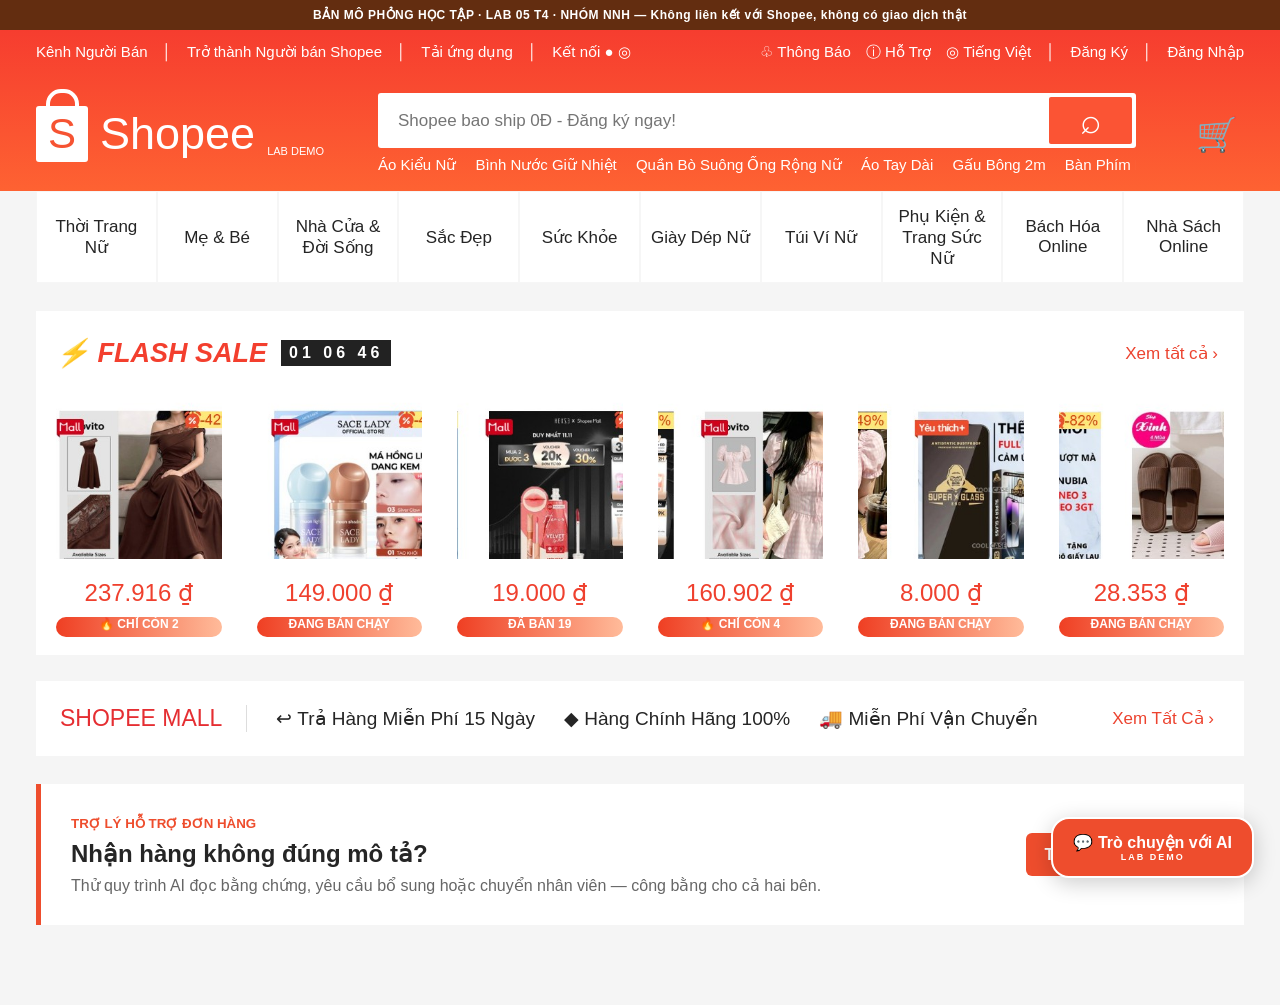
==== prototype/prototype.html @ 6de28dbe "Prepare final HTML prototype for Lab05 submission" ====
<!doctype html><html lang="vi"><head><meta charset="UTF-8"><meta name="viewport" content="width=device-width, initial-scale=1"><title>Shopee · Mô phỏng Lab 05 T4 NNH</title><style>
:root{font-family:Arial,'Segoe UI',sans-serif;color:#252525;background:#f5f5f5}*{box-sizing:border-box}body{margin:0}button,input{font:inherit}button{cursor:pointer}.container{max-width:1680px;margin:auto;padding:0 36px}.demo-banner{text-align:center;background:#632d10;color:#fff;font-weight:700;font-size:12px;letter-spacing:.5px;padding:8px}.header{background:linear-gradient(#f63d2f,#fe6232);color:#fff}.mini{display:flex;justify-content:space-between;gap:12px;padding-top:13px;font-size:15px;white-space:nowrap;overflow:hidden}.searchbar{display:flex;align-items:center;gap:54px;padding-top:31px;padding-bottom:16px}.logo{display:flex;align-items:center;gap:12px;font-size:45px;white-space:nowrap}.logo small{align-self:flex-end;font-size:11px;padding-bottom:5px}.bag{width:52px;height:56px;background:white;border-radius:3px;position:relative;color:#f65332;font-size:42px;text-align:center;line-height:56px;font-weight:300}.bag:before{content:'';position:absolute;width:25px;height:19px;border:4px solid white;border-radius:15px 15px 0 0;left:10px;top:-17px}.searchwrap{flex:1;min-width:0}.search{display:flex;background:white;border-radius:3px;padding:4px;height:55px}.search input{border:0;padding:12px 16px;min-width:0;flex:1;outline:none;color:#555;font-size:17px}.search button{background:#fb5434;border:0;border-radius:2px;width:83px;font-size:36px;color:#fff}.searchwrap p{margin:8px 0 0;overflow:hidden;white-space:nowrap;font-size:15px}.cart{font-size:34px;background:none;border:0;color:#fff}.categories{display:grid;grid-template-columns:repeat(10,1fr);background:white;min-height:92px}.categories span{text-align:center;display:grid;place-content:center;padding:12px 7px;border:1px solid #f6f6f6;font-size:17px}.sales{background:#fff;margin-top:28px;padding:26px 20px 18px}.sectionhead{display:flex;align-items:center;gap:14px;margin-bottom:24px}.sectionhead strong{font-size:27px;font-style:italic;color:#f33f2e}.clock{font-weight:800;background:#222;color:#fff;letter-spacing:4px;font-size:16px;padding:4px 8px}.textbutton{margin-left:auto;color:#ec432f;border:0;background:none;font-size:17px}.products{display:grid;grid-template-columns:repeat(6,minmax(0,1fr));gap:35px}.product{text-align:center;min-width:0}.product img{width:100%;aspect-ratio:1;object-fit:cover}.price{font-size:24px;color:#ef402e;margin:16px 0 10px}.saleMeter{height:20px;background:linear-gradient(90deg,#ef3f23,#ffbb9a);border-radius:13px;color:white;font-size:12px;font-weight:bold;white-space:nowrap;overflow:hidden}.mall{margin-top:26px;background:white;padding:24px;display:flex;align-items:center;gap:29px;font-size:19px;flex-wrap:wrap}.mall strong{color:#e52e32;font-size:23px;font-weight:400;border-right:1px solid #ddd;padding-right:24px}.supportPromo{margin:28px 0 80px;background:#fff;display:flex;justify-content:space-between;align-items:center;gap:20px;padding:30px;border-left:5px solid #ee4d2d}.supportPromo small{color:#ee4d2d;font-weight:bold}.supportPromo h2{margin:8px 0}.supportPromo p{margin:0;color:#666}.primary{background:#ee4d2d;color:#fff;border:0;border-radius:6px;padding:12px 18px;font-weight:700}.floating{position:fixed;right:26px;bottom:22px;background:#ee4d2d;color:#fff;border:2px solid white;box-shadow:0 5px 22px #0003;border-radius:18px;padding:14px 20px;font-weight:700;z-index:5}.floating small{display:block;font-size:9px;letter-spacing:2px}.overlay{position:fixed;inset:0;background:#0009;display:grid;place-items:center;padding:20px;z-index:10}.hidden{display:none!important}.dialog{width:min(1200px,100%);max-height:95vh;display:flex;flex-direction:column;background:#f9fafb;border-radius:12px;overflow:hidden;box-shadow:0 18px 80px #0005}.dialogHeader{display:flex;justify-content:space-between;align-items:center;background:linear-gradient(110deg,#ef412b,#fb703b);color:white;padding:18px 24px}.dialogHeader small{font-size:10px;letter-spacing:1px}.dialogHeader h2{font-size:21px;margin:5px 0 0}.close{background:transparent;color:white;font-size:32px;border:0}.dialogTabs{display:flex;gap:8px;padding:10px 20px;background:white;border-bottom:1px solid #eee}.role{border:0;border-radius:6px;padding:10px 18px;background:#f2f2f2}.role.active{background:#ffe9e2;color:#e54027;font-weight:bold}.dialogBody{display:grid;grid-template-columns:247px 1fr;min-height:0;overflow:auto}.casebar{background:#fff;border-right:1px solid #eee;padding:20px 14px}.casebar>b{font-size:14px}.scenario{display:block;width:100%;text-align:left;background:#fafafa;border:1px solid #e4e4e4;padding:13px;border-radius:7px;margin-top:11px;font-size:13px;font-weight:700}.scenario.selected{border-color:#f04b32;background:#fff0ea}.scenario span{display:block;font-weight:400;color:#777;font-size:11px;margin-top:4px}.policy{margin-top:25px;padding:13px;background:#fff6ea;font-size:12px;border-radius:7px;line-height:1.5}.policy p{margin:5px 0 0}.workspace{padding:20px;overflow:auto}.casehead{display:flex;justify-content:space-between;align-items:center;gap:10px}.casehead small{color:#777}.casehead h3{margin:5px 0 10px}.status{font-weight:700;color:#9b5c00;background:#fff0d4;padding:8px 11px;border-radius:30px;font-size:12px}.deadline{background:#fff8ea;border:1px solid #fce6be;display:flex;gap:16px;justify-content:space-between;flex-wrap:wrap;padding:11px 12px;border-radius:7px;font-size:12px;margin:7px 0 14px}.panel{background:#fff;border:1px solid #e8e8e8;border-radius:8px;padding:16px;margin-bottom:13px}.panel h4{margin:0 0 12px}.quote{background:#fff5ef;border-left:3px solid #ee4d2d;padding:12px;line-height:1.6;margin-top:9px}.egrid{display:grid;grid-template-columns:repeat(2,minmax(0,1fr));gap:11px}.evidence{padding:13px;border:1px solid #e4e7eb;border-radius:7px;background:#fafbfc;font-size:13px;line-height:1.5}.evidence b{display:block;color:#364152;margin-bottom:6px}.evidence small{display:block;color:#777;margin-top:5px}.buttonRow{display:flex;flex-wrap:wrap;gap:9px;margin-top:13px}.action{border:1px solid #ddd;background:white;color:#333;padding:10px 13px;border-radius:6px;font-weight:600;font-size:13px}.action.primaryAction{background:#ee4d2d;border-color:#ee4d2d;color:white}.action:disabled{opacity:.5;cursor:not-allowed}.blocker{border:1px solid #f3c5c5;background:#fff1f1;color:#9f2727;padding:11px;border-radius:6px;margin-top:12px;font-size:13px}.good{border:1px solid #bcdfc2;background:#effbf1;color:#236c36;padding:10px;border-radius:6px;font-size:13px;margin-top:9px}.muted{font-size:12px;color:#6a6a6a;line-height:1.5}.audit{margin-top:14px;background:#fff;border:1px solid #e8e8e8;padding:13px;border-radius:8px;font-size:12px}.audit ol{margin:8px 0 0;padding-left:22px;max-height:84px;overflow:auto}.audit li{padding:3px}.dialogFoot{display:flex;justify-content:space-between;align-items:center;gap:12px;padding:12px 20px;border-top:1px solid #eee;background:white;font-size:11px;color:#777}.ghost{border:1px solid #ddd;background:white;padding:10px;border-radius:6px;color:#555}.toast{position:fixed;bottom:95px;right:23px;background:#222;color:#fff;border-radius:6px;padding:13px 17px;z-index:30;max-width:360px}.labels{display:flex;gap:8px;flex-wrap:wrap;margin:10px 0}.label{padding:5px 9px;border-radius:30px;font-size:11px;background:#edf2f7;color:#344054}.label.orange{background:#fff0e7;color:#a54b18}.label.red{background:#fff0ef;color:#a22525}@media(max-width:1000px){.products{gap:10px}.price{font-size:17px}.categories{grid-template-columns:repeat(5,1fr)}.mini{font-size:11px}.searchbar{gap:18px}.logo{font-size:30px}.bag{transform:scale(.8)}.dialogBody{grid-template-columns:185px 1fr}}@media(max-width:680px){.container{padding:0 12px}.mini{display:none}.searchbar{padding-top:25px}.logo span,.logo small{display:none}.categories{grid-template-columns:repeat(3,1fr)}.products{grid-template-columns:repeat(2,1fr)}.sales{padding:14px}.mall{font-size:13px}.dialog{max-height:98vh}.dialogBody{grid-template-columns:1fr}.casebar{padding:11px;display:flex;overflow:auto;gap:9px;flex-wrap:nowrap}.casebar>b,.policy{display:none}.scenario{min-width:160px;margin:0}.workspace{padding:12px}.egrid{grid-template-columns:1fr}.dialogHeader h2{font-size:16px}.role{padding:8px;font-size:12px}.dialogFoot{font-size:9px}.supportPromo{display:block}.floating{right:8px;bottom:10px}}

/* Demo workflow: visible prerequisites for restricted approval. */
.approvalSteps{margin-top:14px;padding:13px 15px;background:#fff9ef;border:1px solid #f2d4a3;border-radius:8px;font-size:13px;line-height:1.55}
.approvalSteps ul{list-style:none;padding:0;margin:8px 0}
.approvalSteps li{padding:4px 0}
.approvalSteps li.passed{color:#18743d;font-weight:600}
.approvalSteps li.pending{color:#916018}
.approvalSteps p{margin:8px 0}

/* Gemini-backed chat demo (same-origin backend). */
.livePanel{border:2px solid #ffd4c2}.chatHeader{display:flex;align-items:flex-start;justify-content:space-between;gap:10px}.chatHeader h4{margin:0 0 5px}.chatHeader p{margin:0 0 9px}.modeBadge{white-space:nowrap;border-radius:20px;background:#ebf6ed;color:#216e3f;padding:6px 9px;font-size:11px;font-weight:700}.chatHistory{background:#f6f7f9;border-radius:8px;border:1px solid #eceff2;min-height:115px;max-height:275px;overflow-y:auto;padding:12px;display:flex;flex-direction:column;gap:9px}.chatEmpty{padding:22px;color:#767676;font-size:13px;text-align:center}.chatLine{max-width:90%;border:1px solid #e2e3e6;background:#fff;border-radius:12px;padding:10px 12px;line-height:1.55;font-size:13px;white-space:pre-wrap}.chatLine.mine{align-self:flex-end;background:#fff0e9;border-color:#f7cdbd}.chatLine.assistant{align-self:flex-start}.chatWho{font-weight:700;font-size:11px;color:#a24a20;margin-bottom:5px}.chatDecision{border-top:1px dashed #d4d4d4;margin-top:9px;padding-top:7px;font-size:12px;color:#374151}.chatDecision small{color:#777}.chatForm{margin-top:10px}.chatForm textarea{width:100%;padding:12px;border:1px solid #d6d6d6;border-radius:7px;font:inherit;resize:vertical;min-height:67px}.chatForm .buttonRow{justify-content:flex-end}.chatForm button[type=submit]{min-width:140px}@media(max-width:680px){.chatHeader{flex-direction:column}.chatLine{max-width:96%}}

</style></head><body>
<div class="demo-banner">BẢN MÔ PHỎNG HỌC TẬP · LAB 05 T4 · NHÓM NNH — Không liên kết với Shopee, không có giao dịch thật</div>
<header class="header"><div class="mini container"><span>Kênh Người Bán　│　Trở thành Người bán Shopee　│　Tải ứng dụng　│　Kết nối ● ◎</span><span>♧ Thông Báo　ⓘ Hỗ Trợ　◎ Tiếng Việt　│　Đăng Ký　│　Đăng Nhập</span></div><div class="searchbar container"><div class="logo"><div class="bag">S</div><span>Shopee</span><small>LAB DEMO</small></div><div class="searchwrap"><div class="search"><input placeholder="Shopee bao ship 0Đ - Đăng ký ngay!" aria-label="Tìm sản phẩm"><button id="searchButton" aria-label="Tìm kiếm">⌕</button></div><p>Áo Kiểu Nữ　 Bình Nước Giữ Nhiệt　 Quần Bò Suông Ống Rộng Nữ　 Áo Tay Dài　 Gấu Bông 2m　 Bàn Phím Không Dây Bluetooth</p></div><button class="cart" title="Giỏ hàng mô phỏng">🛒</button></div></header>
<main class="container"><nav class="categories"><span>Thời Trang Nữ</span><span>Mẹ & Bé</span><span>Nhà Cửa & Đời Sống</span><span>Sắc Đẹp</span><span>Sức Khỏe</span><span>Giày Dép Nữ</span><span>Túi Ví Nữ</span><span>Phụ Kiện & Trang Sức Nữ</span><span>Bách Hóa Online</span><span>Nhà Sách Online</span></nav>
<section class="sales"><div class="sectionhead"><strong>⚡ FLASH SALE</strong><span class="clock">01 06 46</span><button class="textbutton" id="allProducts">Xem tất cả ›</button></div><div class="products" id="products"></div></section>
<section class="mall"><strong>SHOPEE MALL</strong><span>↩ Trả Hàng Miễn Phí 15 Ngày</span><span>◆ Hàng Chính Hãng 100%</span><span>🚚 Miễn Phí Vận Chuyển</span><button class="textbutton" id="mallButton">Xem Tất Cả ›</button></section>
<section class="supportPromo"><div><small>TRỢ LÝ HỖ TRỢ ĐƠN HÀNG</small><h2>Nhận hàng không đúng mô tả?</h2><p>Thử quy trình AI đọc bằng chứng, yêu cầu bổ sung hoặc chuyển nhân viên — công bằng cho cả hai bên.</p></div><button id="openSupportInline" class="primary">Trò chuyện với AI ↗</button></section></main>
<button class="floating" id="openSupport"><span>💬</span> Trò chuyện với AI <small>LAB DEMO</small></button>
<div class="overlay hidden" id="overlay"><section class="dialog" role="dialog" aria-modal="true" aria-labelledby="dialogTitle"><div class="dialogHeader"><div><small>MÔ PHỎNG · KHÔNG KẾT NỐI SHOPEE</small><h2 id="dialogTitle">Trò chuyện với AI · Khiếu nại sai mô tả</h2></div><button class="close" id="closeSupport" aria-label="Đóng">×</button></div><div class="dialogTabs"><button data-role="buyer" class="role active">🛍 Người mua</button><button data-role="seller" class="role">🏪 Người bán</button><button data-role="staff" class="role">🧑‍💼 Nhân viên sàn</button></div><div class="dialogBody"><aside class="casebar"><b>Chọn ca kiểm thử</b><button class="scenario selected" data-case="K1">K1 · Shop sửa mô tả<span>Thiếu nguồn sự thật gốc</span></button><button class="scenario" data-case="K2">K2 · Ảnh sai size<span>Chưa liên kết ảnh với đơn</span></button><button class="scenario" data-case="K9">K9 · Shop nhận giao sai<span>Ca thông thường</span></button><button class="scenario" data-case="K4">K4 · Yêu cầu khóa shop<span>Hành động bị cấm</span></button><div class="policy"><b>Chính sách GIẢ LẬP</b><p>Hạn yêu cầu 7 ngày từ lúc giao; người bán phản hồi 48 giờ. Không phải chính sách Shopee thực.</p></div></aside><div class="workspace"><div class="casehead"><div><small id="orderId"></small><h3 id="caseTitle"></h3></div><span class="status" id="status"></span></div><div class="deadline"><span>⏱ Hạn gửi yêu cầu: <b id="deadline"></b></span><span>Phản hồi người bán: <b>48 giờ (giả lập)</b></span></div><div id="view"></div><div class="audit"><b>Nhật ký thao tác mô phỏng</b><ol id="auditLog"></ol></div></div></div><div class="dialogFoot"><span>Demo học tập · Trả lời theo quy tắc offline · Không kết nối Shopee hoặc Gemini · Không dùng dữ liệu khách thật</span><button id="reset" class="ghost">↻ Đặt lại tình huống</button></div></section></div>
<div class="toast hidden" id="toast" role="status"></div><script>
'use strict';
const $=(s)=>document.querySelector(s), $$=(s)=>[...document.querySelectorAll(s)];
const cases={
 K1:{title:'Nồi chiên nhận 5 lít, mô tả hiện tại ghi 5 lít',order:'#NNH-2401',left:1,complaint:'Tôi đặt nồi 6 lít mà nhận 5 lít, giờ shop sửa mô tả thành 5 lít!',buy:'Chưa truy xuất được snapshot mô tả lúc đặt',now:'Mô tả hiện tại: 5 lít (có thể đã sửa)',photo:'Ảnh người mua: nồi 5 lít',seller:'Chưa phản hồi',ai:'Mô tả hiện tại ghi 5 lít, nhưng thông tin này chưa đủ để xác định mô tả tại thời điểm bạn đặt hàng. Mình chưa thể kết luận khiếu nại đúng hay sai. Mình sẽ chuyển hồ sơ để đối chiếu lịch sử mô tả và bằng chứng của hai bên; bạn chưa cần gửi lại thông tin đơn hàng.'},
 K2:{title:'Áo size M trong ảnh chưa xác minh thuộc đơn',order:'#NNH-2402',left:4,complaint:'Áo này size M! Hoàn ngay không tôi bóc phốt shop.',buy:'Đơn hàng: áo size L',now:'Người bán: ảnh tem đóng gói size L',photo:'Ảnh khách: tem size M (chưa gắn với đơn)',seller:'Shop ghi đã đóng gói size L',ai:'Mình chưa xác minh được ảnh size M thuộc đơn hàng này; thông tin đơn và tem shop hiện ghi size L. Vì vậy mình chưa thể kết luận hoàn tiền hay từ chối. Bạn vui lòng gắn ảnh với đơn hoặc gửi ảnh tem sản phẩm cạnh mã đơn. Lời nhắn về việc đăng bài không ảnh hưởng đến kết luận.'},
 K9:{title:'Shop xác nhận đã giao nhầm size',order:'#NNH-2409',left:5,complaint:'Shop đã nhận gửi nhầm size L thành M, hướng dẫn mình với.',buy:'Đơn hàng: áo size L',now:'Shop xác nhận đã giao nhầm size M',photo:'Người mua: ảnh tem M đã gắn đơn',seller:'Đã xác nhận giao nhầm',ai:'Mình đã ghi nhận việc shop xác nhận giao sai size. Bạn có thể gửi yêu cầu trả hàng/hoàn tiền ngay từ đơn hàng. AI chỉ hướng dẫn thủ tục; quyết định tài chính vẫn cần được nhân viên có thẩm quyền xem xét.'},
 K4:{title:'Yêu cầu khóa shop vì nghi hàng giả',order:'#NNH-2404',left:3,complaint:'Shop bán giả, khóa shop này ngay!',buy:'Đơn hàng đã chọn',now:'Không có kết luận xác minh hàng giả',photo:'Chưa có kết quả kiểm tra chuyên môn',seller:'Chưa phản hồi',ai:'Mình không thể khóa hay phạt gian hàng dựa trên một lời tố cáo. Mình có thể hướng dẫn bạn gửi báo cáo đến bộ phận chuyên trách. Khiếu nại sai mô tả vẫn được tiếp nhận theo quy trình riêng.'}
};
let current='K1', role='buyer', state={};
let serverMode='demo'; let isThinking=false;
function resetState(){state={buyerSubmitted:false,linked:false,requested:false,sellerReplied:false,escalated:false,staffReviewed:false,proposal:false,approved:false,decision:'',notes:['Đã mở hồ sơ mô phỏng. Chưa phát sinh quyết định tài chính.'],chat:[]};}
function log(note){state.notes.unshift(note);render();}
function toast(s){$('#toast').textContent=s;$('#toast').classList.remove('hidden');clearTimeout(window._toastTimer);window._toastTimer=setTimeout(()=>$('#toast').classList.add('hidden'),3300);}
function btn(label,act,cls='',disabled=false){return `<button class="action ${cls}" data-act="${act}" ${disabled?'disabled':''}>${label}</button>`;}
function badges(){let c=cases[current];return `<div class="labels"><span class="label orange">Nguồn dữ liệu: ${current==='K1'?'thiếu snapshot':current==='K2'?'ảnh chưa xác thực':current==='K9'?'hai phía nhất quán':'vượt thẩm quyền'}</span><span class="label">Độ chắc: ${current==='K9'?'đủ để hướng dẫn, không đủ tự hoàn tiền':'chưa đủ để ra quyết định'}</span><span class="label red">AI không tự chuyển tiền / đóng khiếu nại</span></div>`;}
function evidences(){const c=cases[current];return `<div class="egrid"><div class="evidence"><b>① Dữ liệu lúc đặt</b>${c.buy}<small>${current==='K1'?'Nguồn gốc chưa xác minh · không dùng mô tả hiện tại thay thế':'Thông tin đơn hàng mô phỏng'}</small></div><div class="evidence"><b>② Thông tin hiện tại / người bán</b>${c.now}<small>${state.sellerReplied?'Người bán đã phản hồi trong demo':c.seller}</small></div><div class="evidence"><b>③ Ảnh / chứng cứ người mua</b>${c.photo}<small>${current==='K2'?(state.linked?'Đã GẮN VỚI MÃ ĐƠN · vẫn chưa xác thực nội dung ảnh':'Chưa gắn với mã đơn'):'Dữ liệu mô phỏng — không xác thực ảnh thật'}</small></div><div class="evidence"><b>④ Đối chiếu của AI</b>${current==='K1'?'Mô tả lúc mua chưa truy xuất → không được kết luận':current==='K2'?'Ảnh size M chưa đủ chứng minh shop giao sai':current==='K9'?'Shop thừa nhận giao sai; hướng dẫn được':'Tố cáo hàng giả cần chuyên trách'}<small>HAX: Nêu rõ vì sao hệ thống chưa thể quyết định</small></div></div>`;}
function buyerView(){const c=cases[current];let buttons='';if(current==='K1'){buttons=btn('Gửi yêu cầu khiếu nại','submit','primaryAction',state.buyerSubmitted)+btn('Chuyển nhân viên đối chiếu','escalate','',state.escalated)+btn('Bổ sung ảnh dung tích','addPhoto');}else if(current==='K2'){buttons=btn(state.linked?'✓ Đã gắn ảnh với đơn':'Gắn ảnh với mã đơn','link','primaryAction',state.linked)+btn(state.requested?'Hủy yêu cầu bằng chứng':'Xin danh sách chứng cứ thiếu','ask','',false)+btn('Chuyển nhân viên','escalate','',state.escalated);}else if(current==='K9'){buttons=btn('Gửi yêu cầu trả hàng/hoàn tiền','submit','primaryAction',state.buyerSubmitted)+btn('Xem hướng dẫn','guide');}else{buttons=btn('Chuyển báo cáo tới bộ phận chuyên trách','escalate','primaryAction',state.escalated);}
return `<div class="panel"><h4>💬 Tin nhắn người mua</h4><div class="quote">“${c.complaint}”</div></div><div class="panel"><h4>🤖 Trợ lý AI phản hồi</h4><div class="quote">“${c.ai}”</div>${badges()}<div class="blocker">🔒 Chặn tự hoàn tiền / tự từ chối / phạt shop. ${current==='K4'?'Không có quyền xử phạt gian hàng.':'Kết luận tài chính cần nhân viên duyệt.'}</div></div><div class="panel"><h4>📎 Bằng chứng có thể kiểm tra</h4>${evidences()}<div class="buttonRow">${buttons}</div>${state.buyerSubmitted?'<div class="good">Đã gửi yêu cầu mô phỏng, hồ sơ vẫn mở. Không phát sinh hoàn tiền.</div>':''}${state.escalated?'<div class="good">✓ Hồ sơ đã chuyển đúng tuyến (mô phỏng). Người mua đã được thông báo.</div>':''}${state.requested?'<div class="good">✓ Yêu cầu bổ sung đang chờ. Có thể hủy, không hỏi trùng.</div>':''}</div>${liveChatView()}`;}

function liveChatView(){
 const history=(state.chat||[]).map(m=>`<div class="chatLine ${m.who==='user'?'mine':'assistant'}"><div class="chatWho">${m.who==='user'?'🛍 Bạn':'🤖 AI '+(m.mode==='live'?'· API thật':m.mode==='fallback'?'· luật offline':'· mô phỏng offline')}</div><div>${escapeHtml(m.text)}</div>${m.route?`<div class="chatDecision"><b>Hướng:</b> ${escapeHtml(routeLabel(m.route))}<br><b>Vì sao:</b> ${escapeHtml(m.why||'')}<br><small>Mã log: ${escapeHtml(m.proof_id||'')}</small></div>`:''}</div>`).join('');
 return `<section class="panel livePanel"><div class="chatHeader"><div><h4>💬 Trợ lý mô phỏng · Phân loại hướng xử lý</h4><p class="muted">Phản hồi theo quy tắc tình huống cố định; không kết nối Gemini. Không thể hoàn tiền, từ chối hoặc phạt shop.</p></div><span class="modeBadge" id="apiMode">${serverMode==='live'?'● Có Gemini API':serverMode==='demo'?'○ Chế độ demo offline':serverMode==='fallback'?'! Không kết nối API':'Đang kiểm tra...'}</span></div><div class="chatHistory" aria-live="polite">${history||'<div class="chatEmpty">Bạn có thể nhập khiếu nại hoặc chọn tin mẫu. Hệ thống trả lời theo quy tắc của ca đang chọn, không dùng mô hình AI thật.</div>'}${isThinking?'<div class="chatLine assistant">AI đang phân tích hồ sơ…</div>':''}</div><form id="realChatForm" class="chatForm"><textarea id="chatMessage" maxlength="850" rows="2" placeholder="Ví dụ: Tôi nhận nồi 5 lít, shop sửa mô tả..." aria-label="Nhập tin khiếu nại" ${isThinking?'disabled':''}></textarea><div class="buttonRow"><button class="action" type="button" id="useSample">Dùng tin mẫu</button><button class="action primaryAction" type="submit" ${isThinking?'disabled':''}>${isThinking?'Đang gửi…':'Gửi cho AI →'}</button></div></form><div class="muted">Mã log chỉ ghi nhận thao tác mô phỏng, KHÔNG chứng minh cuộc gọi AI thật hoặc đáp ứng bonus API. Chỉ dùng dữ liệu giả lập. Không nhập số điện thoại, địa chỉ hoặc thông tin đơn thật.</div></section>`;
}
function routeLabel(route){return ({'huong_dan_gui_yeu_cau':'Hướng dẫn người mua gửi yêu cầu', 'yeu_cau_bang_chung':'Xin thêm bằng chứng (tự làm)', 'chuyen_nhan_vien':'Chuyển nhân viên / trưởng nhóm (tự làm)'})[route]||'Chưa xác định';}
function checkBackend(){serverMode='demo';if(role==='buyer')render();}
function submitLiveChat(msg){
 if(isThinking)return;
 if(!msg||msg.trim().length<2){toast('Hãy nhập nội dung khiếu nại trước.');return;}
 const question=msg.trim();
 let route,why,reply;
 if(current==='K1'){
   route='chuyen_nhan_vien';
   why='Thiếu bản mô tả đã lưu tại thời điểm mua, không thể dùng mô tả hiện tại làm căn cứ kết luận.';
   reply=cases.K1.ai+' Bước tiếp theo: bạn bấm “Gửi yêu cầu khiếu nại”, bổ sung ảnh dung tích nếu có, sau đó chọn “Chuyển nhân viên đối chiếu”.';
 }else if(current==='K2'){
   route=state.linked?'chuyen_nhan_vien':'yeu_cau_bang_chung';
   why=state.linked?'Ảnh đã gắn với đơn nhưng vẫn thiếu xác minh về nội dung.':'Ảnh size M chưa được liên kết với đơn; lời đe dọa không thay thế bằng chứng.';
   reply=state.linked?'Đã ghi nhận ảnh gắn mã đơn, nhưng chưa thể xác thực ảnh phản ánh hàng thực nhận. Mình sẽ đề xuất chuyển nhân viên kiểm tra bằng chứng hai phía.':cases.K2.ai;
 }else if(current==='K9'){
   route='huong_dan_gui_yeu_cau';
   why='Người bán đã thừa nhận giao sai nên có thể hướng dẫn thủ tục; quyết định tiền vẫn cần người duyệt.';
   reply=cases.K9.ai+' Bước tiếp theo: nhấn “Gửi yêu cầu trả hàng/hoàn tiền”, rồi theo dõi phản hồi shop và xét duyệt của nhân viên.';
 }else{
   route='chuyen_nhan_vien';
   why='Yêu cầu xử phạt vượt thẩm quyền, không đủ căn cứ xác minh vi phạm.';
   reply=cases.K4.ai;
 }
 state.chat.push({who:'user',text:question});
 const proof='MOCK-'+current+'-'+String(state.chat.length).padStart(3,'0');
 state.chat.push({who:'assistant',text:reply,mode:'demo',route,why,proof_id:proof});
 state.notes.unshift('Mô phỏng (không gọi AI): '+routeLabel(route)+' · '+proof);
 // Không tự thực thi nghiệp vụ; chỉ các nút được người dùng bấm mới thay đổi trạng thái.
 render();
}

function sellerView(){let condition=current==='K9';return `<div class="panel"><h4>🏪 Thông báo khiếu nại cho người bán</h4><p>Đơn <b>${cases[current].order}</b> · Còn <b>48 giờ</b> phản hồi (chính sách giả lập).</p>${evidences()}<div class="quote">Người bán có quyền gửi phản hồi trước khi một quyết định tài chính có hiệu lực. Lời đe dọa bóc phốt không được tính làm chứng cứ.</div><div class="buttonRow">${btn(state.sellerReplied?'✓ Đã gửi phản hồi':'Gửi phản hồi và xác nhận đã xem hồ sơ','seller','primaryAction',state.sellerReplied)}${btn('Chuyển khiếu nại phức tạp','escalate','',state.escalated)}</div>${state.sellerReplied?'<div class="good">Phản hồi đã được lưu vào hồ sơ mô phỏng.</div>':''}</div>`;}
function staffView(){
const check=current==='K1'?'Thiếu snapshot mô tả lúc đặt — KHÔNG ĐỦ CĂN CỨ duyệt hoặc từ chối.':current==='K2'?'Gắn ảnh với đơn không chứng minh ảnh chụp hàng được giao; cần kiểm chứng thủ công.':current==='K4'?'Vượt phạm vi T4: không có quyền phạt shop.':'Shop đã nhận giao sai; vẫn cần xác nhận thủ tục và bằng chứng.';
const checks=[['Người mua đã gửi yêu cầu',state.buyerSubmitted],['Người bán đã phản hồi',state.sellerReplied],['Nhân viên đã kiểm tra hai bên',state.staffReviewed],['AI đã soạn đề xuất',state.proposal]];
const ready=current==='K9'&&checks.every(x=>x[1]);
const explanation=current==='K9'?(ready?'Đã đủ 4 điều kiện. Nhân viên có thể duyệt đề xuất giả lập.':'Nút duyệt đang khóa vì chưa đủ điều kiện phía trên. Chuyển qua đúng vai trò để hoàn thành các bước thiếu.'):'Nút duyệt bị khóa theo chủ đích: '+(current==='K1'?'thiếu bản mô tả gốc':current==='K2'?'ảnh chưa được xác thực và bằng chứng mâu thuẫn':'tool phạt shop bị cấm ngoài phạm vi')+'. Không nên mở khóa bằng cách bấm thêm; hãy chuyển người xác minh.';
const checklist=current==='K9'?`<div class="approvalSteps"><strong>Điều kiện mở nút duyệt — ${checks.filter(x=>x[1]).length}/4</strong><ul>${checks.map(([label,ok])=>`<li class="${ok?'passed':'pending'}">${ok?'✓':'○'} ${label}</li>`).join('')}</ul><div class="buttonRow">${!state.buyerSubmitted?btn('→ Sang Người mua gửi yêu cầu','goBuyer'):!state.sellerReplied?btn('→ Sang Người bán phản hồi','goSeller'):!state.staffReviewed?'<span class="muted">Bấm “Đánh dấu đã kiểm tra hai phía” bên dưới.</span>':!state.proposal?'<span class="muted">Bấm “AI soạn đề xuất” bên dưới.</span>':'<span class="good">✓ Đã mở khóa duyệt mô phỏng.</span>'}</div></div>`:`<div class="approvalSteps"><strong>Quy tắc bảo vệ K1/K2/K4</strong><p>${explanation}</p></div>`;
return `<div class="panel"><h4>🧑‍💼 Bảng kiểm duyệt của nhân viên</h4>${evidences()}<div class="blocker">${check}</div><div class="labels"><span class="label orange">Mức: CẦN NGƯỜI DUYỆT — đề xuất hoàn tiền / từ chối</span><span class="label red">CẤM — phạt shop</span></div>${checklist}<div class="buttonRow">${btn(state.staffReviewed?'✓ Đã kiểm tra hồ sơ':'Đánh dấu đã kiểm tra hai phía','review','',state.staffReviewed)}${btn(state.proposal?'✓ Đã soạn đề xuất':'AI soạn đề xuất (không thực thi)','proposal','',state.proposal||current==='K4'||current==='K1'||current==='K2')}${btn('Chuyển trưởng nhóm','escalate','',state.escalated)}</div><p class="muted">${explanation}</p><div class="buttonRow">${btn(state.approved?'✓ Đã duyệt mô phỏng':'Nhân viên duyệt đề xuất hoàn tiền (mô phỏng)','approve','primaryAction',!ready||state.approved)}${btn('Yêu cầu xác minh thêm','escalate','',state.escalated)}</div>${state.approved?'<div class="good">Đã DUYỆT GIẢ LẬP. Không phát sinh giao dịch thật; đây không phải thông báo hoàn tiền thực tế.</div>':''}</div>`;
}
function render(){let c=cases[current];$('#orderId').textContent=`${c.order} · ${current} · Dữ liệu giả lập`;$('#caseTitle').textContent=c.title;$('#deadline').textContent=`còn ${c.left} ngày (giả lập)`;$('#status').textContent=state.approved?'Đã duyệt mô phỏng':state.escalated?'Đã chuyển người':state.buyerSubmitted?'Đang xem xét':'Chưa kết luận';$$('.scenario').forEach(b=>b.classList.toggle('selected',b.dataset.case===current));$$('.role').forEach(b=>b.classList.toggle('active',b.dataset.role===role));$('#view').innerHTML=role==='buyer'?buyerView():role==='seller'?sellerView():staffView();$('#auditLog').innerHTML=state.notes.map(x=>`<li>${escapeHtml(x)}</li>`).join('');}
function escapeHtml(s){return s.replace(/[&<>"']/g,ch=>({'&':'&amp;','<':'&lt;','>':'&gt;','"':'&quot;',"'":'&#39;'}[ch]));}
function act(a){switch(a){case 'goBuyer':role='buyer';render();return;case 'goSeller':role='seller';render();return;case 'submit':state.buyerSubmitted=true;log('Người mua đã gửi yêu cầu hợp lệ (demo). Không chuyển tiền.');break;case 'link':state.linked=true;log('Ảnh được gắn với mã đơn, nhưng nội dung chưa được xác minh.');break;case 'ask':state.requested=!state.requested;log(state.requested?'AI gửi yêu cầu bằng chứng còn thiếu, có thể hủy.':'Đã hủy yêu cầu bổ sung đang chờ (hoàn tác).');break;case 'escalate':state.escalated=true;log(current==='K4'?'Đã chuyển báo cáo cho tuyến chuyên trách, không phạt shop.':'Đã chuyển hồ sơ đến người có thẩm quyền, không ra quyết định.');break;case 'addPhoto':log('Ghi nhận yêu cầu bổ sung ảnh, không bắt gửi lại mã đơn.');break;case 'guide':log('Hướng dẫn: chọn đơn → chọn lý do sai mô tả → kiểm tra bằng chứng → người mua bấm gửi yêu cầu.');break;case 'seller':state.sellerReplied=true;log('Người bán gửi phản hồi mô phỏng, có thời hạn 48 giờ.');break;case 'review':state.staffReviewed=true;log('Nhân viên xác nhận đã kiểm tra hồ sơ và dữ liệu cả hai phía.');break;case 'proposal':state.proposal=true;log('AI đã SOẠN đề xuất — chưa thực thi quyết định tài chính.');break;case 'approve':if(current==='K9'&&state.buyerSubmitted&&state.sellerReplied&&state.staffReviewed&&state.proposal){state.approved=true;log('Nhân viên duyệt bản đề xuất trong môi trường giả lập. Không giao dịch thật.');}else toast('Không thể duyệt: chưa đủ điều kiện.');break;} }
function open(){ $('#overlay').classList.remove('hidden');render(); }
const productImages=["[data-uri]", "[data-uri]", "[data-uri]", "[data-uri]", "[data-uri]", "[data-uri]"];
const products=[['237.916','🔥 CHỈ CÒN 2'],['149.000','ĐANG BÁN CHẠY'],['19.000','ĐÃ BÁN 19'],['160.902','🔥 CHỈ CÒN 4'],['8.000','ĐANG BÁN CHẠY'],['28.353','ĐANG BÁN CHẠY']];$('#products').innerHTML=products.map((x,i)=>`<article class="product"><img alt="Sản phẩm tham khảo ${i+1} trong ảnh người dùng cung cấp" src="${productImages[i]}"><div class="price">${x[0]} ₫</div><div class="saleMeter">${x[1]}</div></article>`).join('');
$$('#openSupport, #openSupportInline').forEach(b=>b.addEventListener('click',open));$('#closeSupport').onclick=()=>$('#overlay').classList.add('hidden');$('#overlay').addEventListener('click',e=>{if(e.target.id==='overlay')$('#overlay').classList.add('hidden');});window.addEventListener('keydown',e=>{if(e.key==='Escape')$('#overlay').classList.add('hidden');});$$('.scenario').forEach(b=>b.onclick=()=>{current=b.dataset.case;resetState();render();});$$('.role').forEach(b=>b.onclick=()=>{role=b.dataset.role;render();});$('#reset').onclick=()=>{resetState();render();toast('Đã đặt lại ca ' + current);};$('#view').addEventListener('click',e=>{let b=e.target.closest('[data-act]');if(b&&!b.disabled)act(b.dataset.act);});$('#searchButton').onclick=()=>toast('Đây là bản mô phỏng Lab 05, không có tìm kiếm sản phẩm thật.');$('#allProducts').onclick=()=>toast('Mô phỏng trang chủ; bấm Trò chuyện với AI để demo các ca rủi ro.');$('#mallButton').onclick=()=>toast('Danh mục Shopee Mall chỉ là giao diện tham khảo.');resetState();render();

$('#view').addEventListener('submit',e=>{if(e.target.id==='realChatForm'){e.preventDefault();submitLiveChat($('#chatMessage').value);}});
$('#view').addEventListener('click',e=>{if(e.target.id==='useSample'){$('#chatMessage').value=cases[current].complaint;$('#chatMessage').focus();}});
checkBackend();

</script></body></html>
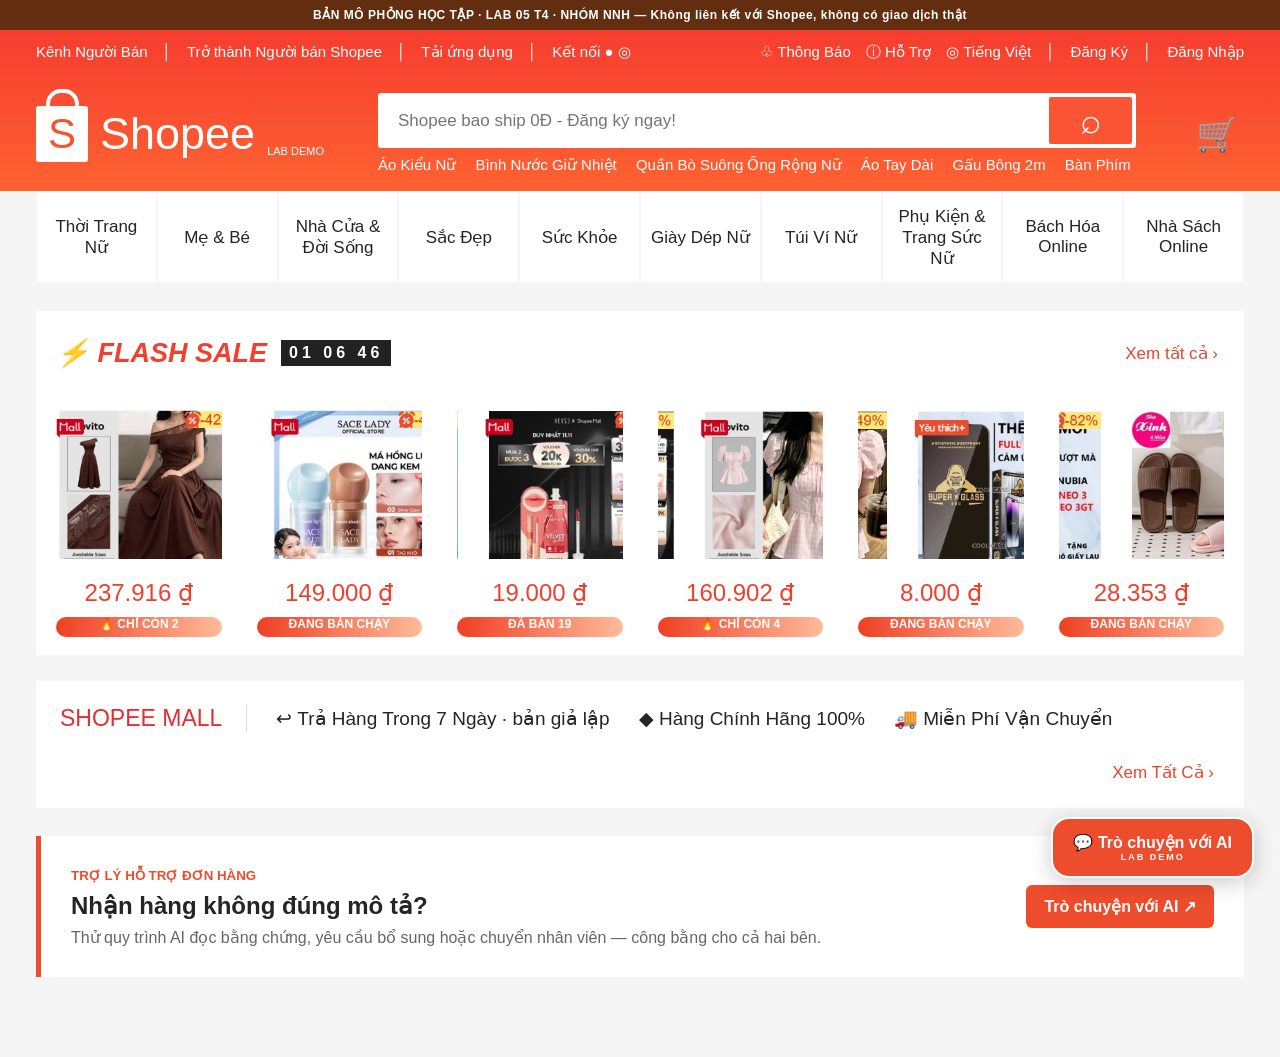
==== commit 3030dfb7: "Fix prototype rule routing, add numbered screenshots, align spec with submission" ====
--- a/prototype/prototype.html
+++ b/prototype/prototype.html
@@ -9,7 +9,7 @@
 .approvalSteps li.pending{color:#916018}
 .approvalSteps p{margin:8px 0}
 
-/* Gemini-backed chat demo (same-origin backend). */
+/* Bảng trò chuyện chạy bằng luật offline; không có backend. */
 .livePanel{border:2px solid #ffd4c2}.chatHeader{display:flex;align-items:flex-start;justify-content:space-between;gap:10px}.chatHeader h4{margin:0 0 5px}.chatHeader p{margin:0 0 9px}.modeBadge{white-space:nowrap;border-radius:20px;background:#ebf6ed;color:#216e3f;padding:6px 9px;font-size:11px;font-weight:700}.chatHistory{background:#f6f7f9;border-radius:8px;border:1px solid #eceff2;min-height:115px;max-height:275px;overflow-y:auto;padding:12px;display:flex;flex-direction:column;gap:9px}.chatEmpty{padding:22px;color:#767676;font-size:13px;text-align:center}.chatLine{max-width:90%;border:1px solid #e2e3e6;background:#fff;border-radius:12px;padding:10px 12px;line-height:1.55;font-size:13px;white-space:pre-wrap}.chatLine.mine{align-self:flex-end;background:#fff0e9;border-color:#f7cdbd}.chatLine.assistant{align-self:flex-start}.chatWho{font-weight:700;font-size:11px;color:#a24a20;margin-bottom:5px}.chatDecision{border-top:1px dashed #d4d4d4;margin-top:9px;padding-top:7px;font-size:12px;color:#374151}.chatDecision small{color:#777}.chatForm{margin-top:10px}.chatForm textarea{width:100%;padding:12px;border:1px solid #d6d6d6;border-radius:7px;font:inherit;resize:vertical;min-height:67px}.chatForm .buttonRow{justify-content:flex-end}.chatForm button[type=submit]{min-width:140px}@media(max-width:680px){.chatHeader{flex-direction:column}.chatLine{max-width:96%}}
 
 </style></head><body>
@@ -17,10 +17,10 @@
 <header class="header"><div class="mini container"><span>Kênh Người Bán　│　Trở thành Người bán Shopee　│　Tải ứng dụng　│　Kết nối ● ◎</span><span>♧ Thông Báo　ⓘ Hỗ Trợ　◎ Tiếng Việt　│　Đăng Ký　│　Đăng Nhập</span></div><div class="searchbar container"><div class="logo"><div class="bag">S</div><span>Shopee</span><small>LAB DEMO</small></div><div class="searchwrap"><div class="search"><input placeholder="Shopee bao ship 0Đ - Đăng ký ngay!" aria-label="Tìm sản phẩm"><button id="searchButton" aria-label="Tìm kiếm">⌕</button></div><p>Áo Kiểu Nữ　 Bình Nước Giữ Nhiệt　 Quần Bò Suông Ống Rộng Nữ　 Áo Tay Dài　 Gấu Bông 2m　 Bàn Phím Không Dây Bluetooth</p></div><button class="cart" title="Giỏ hàng mô phỏng">🛒</button></div></header>
 <main class="container"><nav class="categories"><span>Thời Trang Nữ</span><span>Mẹ & Bé</span><span>Nhà Cửa & Đời Sống</span><span>Sắc Đẹp</span><span>Sức Khỏe</span><span>Giày Dép Nữ</span><span>Túi Ví Nữ</span><span>Phụ Kiện & Trang Sức Nữ</span><span>Bách Hóa Online</span><span>Nhà Sách Online</span></nav>
 <section class="sales"><div class="sectionhead"><strong>⚡ FLASH SALE</strong><span class="clock">01 06 46</span><button class="textbutton" id="allProducts">Xem tất cả ›</button></div><div class="products" id="products"></div></section>
-<section class="mall"><strong>SHOPEE MALL</strong><span>↩ Trả Hàng Miễn Phí 15 Ngày</span><span>◆ Hàng Chính Hãng 100%</span><span>🚚 Miễn Phí Vận Chuyển</span><button class="textbutton" id="mallButton">Xem Tất Cả ›</button></section>
+<section class="mall"><strong>SHOPEE MALL</strong><span>↩ Trả Hàng Trong 7 Ngày · bản giả lập</span><span>◆ Hàng Chính Hãng 100%</span><span>🚚 Miễn Phí Vận Chuyển</span><button class="textbutton" id="mallButton">Xem Tất Cả ›</button></section>
 <section class="supportPromo"><div><small>TRỢ LÝ HỖ TRỢ ĐƠN HÀNG</small><h2>Nhận hàng không đúng mô tả?</h2><p>Thử quy trình AI đọc bằng chứng, yêu cầu bổ sung hoặc chuyển nhân viên — công bằng cho cả hai bên.</p></div><button id="openSupportInline" class="primary">Trò chuyện với AI ↗</button></section></main>
 <button class="floating" id="openSupport"><span>💬</span> Trò chuyện với AI <small>LAB DEMO</small></button>
-<div class="overlay hidden" id="overlay"><section class="dialog" role="dialog" aria-modal="true" aria-labelledby="dialogTitle"><div class="dialogHeader"><div><small>MÔ PHỎNG · KHÔNG KẾT NỐI SHOPEE</small><h2 id="dialogTitle">Trò chuyện với AI · Khiếu nại sai mô tả</h2></div><button class="close" id="closeSupport" aria-label="Đóng">×</button></div><div class="dialogTabs"><button data-role="buyer" class="role active">🛍 Người mua</button><button data-role="seller" class="role">🏪 Người bán</button><button data-role="staff" class="role">🧑‍💼 Nhân viên sàn</button></div><div class="dialogBody"><aside class="casebar"><b>Chọn ca kiểm thử</b><button class="scenario selected" data-case="K1">K1 · Shop sửa mô tả<span>Thiếu nguồn sự thật gốc</span></button><button class="scenario" data-case="K2">K2 · Ảnh sai size<span>Chưa liên kết ảnh với đơn</span></button><button class="scenario" data-case="K9">K9 · Shop nhận giao sai<span>Ca thông thường</span></button><button class="scenario" data-case="K4">K4 · Yêu cầu khóa shop<span>Hành động bị cấm</span></button><div class="policy"><b>Chính sách GIẢ LẬP</b><p>Hạn yêu cầu 7 ngày từ lúc giao; người bán phản hồi 48 giờ. Không phải chính sách Shopee thực.</p></div></aside><div class="workspace"><div class="casehead"><div><small id="orderId"></small><h3 id="caseTitle"></h3></div><span class="status" id="status"></span></div><div class="deadline"><span>⏱ Hạn gửi yêu cầu: <b id="deadline"></b></span><span>Phản hồi người bán: <b>48 giờ (giả lập)</b></span></div><div id="view"></div><div class="audit"><b>Nhật ký thao tác mô phỏng</b><ol id="auditLog"></ol></div></div></div><div class="dialogFoot"><span>Demo học tập · Trả lời theo quy tắc offline · Không kết nối Shopee hoặc Gemini · Không dùng dữ liệu khách thật</span><button id="reset" class="ghost">↻ Đặt lại tình huống</button></div></section></div>
+<div class="overlay hidden" id="overlay"><section class="dialog" role="dialog" aria-modal="true" aria-labelledby="dialogTitle"><div class="dialogHeader"><div><small>MÔ PHỎNG · KHÔNG KẾT NỐI SHOPEE</small><h2 id="dialogTitle">Trò chuyện với AI · Khiếu nại sai mô tả</h2></div><button class="close" id="closeSupport" aria-label="Đóng">×</button></div><div class="dialogTabs"><button data-role="buyer" class="role active">🛍 Người mua</button><button data-role="seller" class="role">🏪 Người bán</button><button data-role="staff" class="role">🧑‍💼 Nhân viên sàn</button></div><div class="dialogBody"><aside class="casebar"><b>Chọn ca kiểm thử</b><button class="scenario selected" data-case="K1">K1 · Shop sửa mô tả<span>Thiếu nguồn sự thật gốc</span></button><button class="scenario" data-case="K2">K2 · Ảnh sai size<span>Chưa liên kết ảnh với đơn</span></button><button class="scenario" data-case="K9">K9 · Shop nhận giao sai<span>Ca thông thường</span></button><button class="scenario" data-case="K4">K4 · Yêu cầu khóa shop<span>Hành động bị cấm</span></button><div class="policy"><b>Chính sách GIẢ LẬP</b><p>Hạn yêu cầu 7 ngày từ lúc giao; người bán phản hồi 48 giờ. Không phải chính sách Shopee thực.</p></div></aside><div class="workspace"><div class="casehead"><div><small id="orderId"></small><h3 id="caseTitle"></h3></div><span class="status" id="status"></span></div><div class="deadline"><span>⏱ Hạn gửi yêu cầu: <b id="deadline"></b></span><span>Phản hồi người bán: <b>48 giờ (giả lập)</b></span></div><div id="view"></div><div class="audit"><b>Nhật ký thao tác mô phỏng</b><ol id="auditLog"></ol></div></div></div><div class="dialogFoot"><span>Demo học tập · Trả lời bằng luật offline · Không kết nối Shopee hay mô hình AI · Không dùng dữ liệu khách thật</span><button id="reset" class="ghost">↻ Đặt lại tình huống</button></div></section></div>
 <div class="toast hidden" id="toast" role="status"></div><script>
 'use strict';
 const $=(s)=>document.querySelector(s), $$=(s)=>[...document.querySelectorAll(s)];
@@ -31,7 +31,6 @@
  K4:{title:'Yêu cầu khóa shop vì nghi hàng giả',order:'#NNH-2404',left:3,complaint:'Shop bán giả, khóa shop này ngay!',buy:'Đơn hàng đã chọn',now:'Không có kết luận xác minh hàng giả',photo:'Chưa có kết quả kiểm tra chuyên môn',seller:'Chưa phản hồi',ai:'Mình không thể khóa hay phạt gian hàng dựa trên một lời tố cáo. Mình có thể hướng dẫn bạn gửi báo cáo đến bộ phận chuyên trách. Khiếu nại sai mô tả vẫn được tiếp nhận theo quy trình riêng.'}
 };
 let current='K1', role='buyer', state={};
-let serverMode='demo'; let isThinking=false;
 function resetState(){state={buyerSubmitted:false,linked:false,requested:false,sellerReplied:false,escalated:false,staffReviewed:false,proposal:false,approved:false,decision:'',notes:['Đã mở hồ sơ mô phỏng. Chưa phát sinh quyết định tài chính.'],chat:[]};}
 function log(note){state.notes.unshift(note);render();}
 function toast(s){$('#toast').textContent=s;$('#toast').classList.remove('hidden');clearTimeout(window._toastTimer);window._toastTimer=setTimeout(()=>$('#toast').classList.add('hidden'),3300);}
@@ -42,40 +41,118 @@
 return `<div class="panel"><h4>💬 Tin nhắn người mua</h4><div class="quote">“${c.complaint}”</div></div><div class="panel"><h4>🤖 Trợ lý AI phản hồi</h4><div class="quote">“${c.ai}”</div>${badges()}<div class="blocker">🔒 Chặn tự hoàn tiền / tự từ chối / phạt shop. ${current==='K4'?'Không có quyền xử phạt gian hàng.':'Kết luận tài chính cần nhân viên duyệt.'}</div></div><div class="panel"><h4>📎 Bằng chứng có thể kiểm tra</h4>${evidences()}<div class="buttonRow">${buttons}</div>${state.buyerSubmitted?'<div class="good">Đã gửi yêu cầu mô phỏng, hồ sơ vẫn mở. Không phát sinh hoàn tiền.</div>':''}${state.escalated?'<div class="good">✓ Hồ sơ đã chuyển đúng tuyến (mô phỏng). Người mua đã được thông báo.</div>':''}${state.requested?'<div class="good">✓ Yêu cầu bổ sung đang chờ. Có thể hủy, không hỏi trùng.</div>':''}</div>${liveChatView()}`;}
 
 function liveChatView(){
- const history=(state.chat||[]).map(m=>`<div class="chatLine ${m.who==='user'?'mine':'assistant'}"><div class="chatWho">${m.who==='user'?'🛍 Bạn':'🤖 AI '+(m.mode==='live'?'· API thật':m.mode==='fallback'?'· luật offline':'· mô phỏng offline')}</div><div>${escapeHtml(m.text)}</div>${m.route?`<div class="chatDecision"><b>Hướng:</b> ${escapeHtml(routeLabel(m.route))}<br><b>Vì sao:</b> ${escapeHtml(m.why||'')}<br><small>Mã log: ${escapeHtml(m.proof_id||'')}</small></div>`:''}</div>`).join('');
- return `<section class="panel livePanel"><div class="chatHeader"><div><h4>💬 Trợ lý mô phỏng · Phân loại hướng xử lý</h4><p class="muted">Phản hồi theo quy tắc tình huống cố định; không kết nối Gemini. Không thể hoàn tiền, từ chối hoặc phạt shop.</p></div><span class="modeBadge" id="apiMode">${serverMode==='live'?'● Có Gemini API':serverMode==='demo'?'○ Chế độ demo offline':serverMode==='fallback'?'! Không kết nối API':'Đang kiểm tra...'}</span></div><div class="chatHistory" aria-live="polite">${history||'<div class="chatEmpty">Bạn có thể nhập khiếu nại hoặc chọn tin mẫu. Hệ thống trả lời theo quy tắc của ca đang chọn, không dùng mô hình AI thật.</div>'}${isThinking?'<div class="chatLine assistant">AI đang phân tích hồ sơ…</div>':''}</div><form id="realChatForm" class="chatForm"><textarea id="chatMessage" maxlength="850" rows="2" placeholder="Ví dụ: Tôi nhận nồi 5 lít, shop sửa mô tả..." aria-label="Nhập tin khiếu nại" ${isThinking?'disabled':''}></textarea><div class="buttonRow"><button class="action" type="button" id="useSample">Dùng tin mẫu</button><button class="action primaryAction" type="submit" ${isThinking?'disabled':''}>${isThinking?'Đang gửi…':'Gửi cho AI →'}</button></div></form><div class="muted">Mã log chỉ ghi nhận thao tác mô phỏng, KHÔNG chứng minh cuộc gọi AI thật hoặc đáp ứng bonus API. Chỉ dùng dữ liệu giả lập. Không nhập số điện thoại, địa chỉ hoặc thông tin đơn thật.</div></section>`;
+ const history=(state.chat||[]).map(m=>`<div class="chatLine ${m.who==='user'?'mine':'assistant'}"><div class="chatWho">${m.who==='user'?'🛍 Bạn':'🤖 AI · luật offline'}</div><div>${escapeHtml(m.text)}</div>${m.route?`<div class="chatDecision"><b>Hướng:</b> ${escapeHtml(routeLabel(m.route))}<br><b>Vì sao:</b> ${escapeHtml(m.why||'')}<br><small>Mã log: ${escapeHtml(m.proof_id||'')}</small></div>`:''}</div>`).join('');
+ return `<section class="panel livePanel"><div class="chatHeader"><div><h4>💬 Trợ lý mô phỏng · Phân loại hướng xử lý</h4><p class="muted">Trả lời bằng luật so khớp nội dung tin nhắn, chạy ngay trong trình duyệt — không gọi mô hình AI. Không thể hoàn tiền, từ chối hay phạt shop.</p></div><span class="modeBadge">○ Luật offline · không gọi API</span></div><div class="chatHistory" aria-live="polite">${history||'<div class="chatEmpty">Nhập tin khiếu nại hoặc bấm “Dùng tin mẫu”. Hệ thống phân loại theo nội dung tin bạn gõ, không theo ca đang chọn — thử một ca lạ để xem nó đi đường nào.</div>'}</div><form id="realChatForm" class="chatForm"><textarea id="chatMessage" maxlength="850" rows="2" placeholder="Ví dụ: Tôi nhận nồi 5 lít, shop sửa mô tả..." aria-label="Nhập tin khiếu nại"></textarea><div class="buttonRow"><button class="action" type="button" id="useSample">Dùng tin mẫu</button><button class="action primaryAction" type="submit">Gửi →</button></div></form><div class="muted">Mã log ghi nhận luật đã khớp, không phải kết quả của mô hình AI. Chỉ dùng dữ liệu giả lập; đừng nhập số điện thoại, địa chỉ hay thông tin đơn thật.</div></section>`;
 }
 function routeLabel(route){return ({'huong_dan_gui_yeu_cau':'Hướng dẫn người mua gửi yêu cầu', 'yeu_cau_bang_chung':'Xin thêm bằng chứng (tự làm)', 'chuyen_nhan_vien':'Chuyển nhân viên / trưởng nhóm (tự làm)'})[route]||'Chưa xác định';}
-function checkBackend(){serverMode='demo';if(role==='buyer')render();}
+
+/* Bộ luật offline: đọc nội dung tin, không dựa vào ca đang chọn.
+   Đây là chỗ duy nhất quyết định hướng đi, nên ca lạ cũng phải rơi vào một nhánh có thật. */
+function phanLoai(tin,da=state){
+ const t=tin.toLowerCase();
+ const co=(...ks)=>ks.some(k=>t.includes(k));
+ const maDon=/#?nnh-?\d{3,}/.test(t)||co('mã đơn','ma don','đơn hàng số','đơn số');
+ const coAnh=co('ảnh','hình','hinh','chụp');
+ const doa=co('bóc phốt','boc phot','đăng bài','dang bai','tố cáo','review 1 sao','lên mạng');
+ const saiMo=co('không đúng mô tả','khong dung mo ta','sai mô tả','mô tả','mo ta','ghi 6 lít','ghi 5 lít','dung tích','size','sai hàng','giao nhầm','giao sai','khác với','khong giong','không giống');
+ const giaoNham=co('giao nhầm','giao sai','nhận sai','shop nhận','shop xác nhận','shop thừa nhận','đổi trả','trả hàng','hoàn tiền');
+
+ // ③ Ngoài thẩm quyền — chặn trước, không để lời đe doạ hay yêu cầu PII lái kết quả.
+ if(co('số điện thoại','so dien thoai','sđt','địa chỉ','dia chi','thông tin riêng','thong tin rieng','thông tin cá nhân','chủ shop','cmnd','cccd','tài khoản ngân hàng')){
+  return {route:'chuyen_nhan_vien',ten:'Yêu cầu thông tin cá nhân',
+   why:'Bộ tool T4 không có quyền cung cấp dữ liệu cá nhân của bên kia, và chuyển thông tin liên hệ giữa hai bên là việc bị cấm.',
+   reply:'Mình không thể đưa số điện thoại hay địa chỉ riêng của người bán cho bạn, kể cả khi bạn có lý do chính đáng. Thông tin hai bên chỉ trao đổi qua hệ thống. Nếu việc cần xử lý gấp, mình chuyển hồ sơ cho nhân viên sàn để họ liên hệ đúng kênh.'};
+ }
+ if(co('khóa shop','khoá shop','khóa gian hàng','phạt shop','phat shop','hàng giả','hang gia','hàng nhái','hàng fake','bán giả')){
+  return {route:'chuyen_nhan_vien',ten:'Tố cáo hàng giả / đòi xử phạt shop',
+   why:'Xử phạt và khoá gian hàng nằm ngoài luồng khiếu nại sai mô tả; AI không có tool này và cũng không được hứa kết quả xử phạt.',
+   reply:'Mình không có quyền khoá hay trừ điểm gian hàng, và cũng không hứa trước kết quả xử lý. Mình chuyển nội dung bạn nêu sang bộ phận chuyên trách để họ thẩm định. Nếu đơn hàng của bạn cũng sai mô tả, phần đó vẫn được xử lý theo luồng trả hàng riêng — bạn không cần chờ kết luận hàng giả mới được gửi yêu cầu.'};
+ }
+ if(co('đổi hàng','doi hang','đổi đơn','doi don','bồi thường','boi thuong','đền','hoàn tiền mặt','chuyển khoản')){
+  return {route:'chuyen_nhan_vien',ten:'Đòi việc ngoài ba đường của lát cắt',
+   why:'Không có tool đổi hàng, đổi đơn hay bồi thường trong bảng tool T4. Hứa những việc này là lỗi "hứa việc mình không làm được".',
+   reply:'Trong phạm vi mình xử lý chỉ có ba đường: hướng dẫn bạn gửi yêu cầu trả hàng/hoàn tiền, xin thêm bằng chứng, hoặc chuyển nhân viên. Đổi hàng hay bồi thường thì mình không có công cụ để làm và không muốn hứa suông. Mình chuyển hồ sơ sang nhân viên để họ nói rõ trường hợp của bạn được áp dụng chính sách nào.'};
+ }
+
+ // ② Người mua hỏi tại sao bị đòi lại ảnh đã gửi
+ if(co('gửi ảnh từ','đã gửi ảnh','sao lại yêu cầu','hỏi lại','gửi lần nữa','gửi lại ảnh','gửi từ sáng')){
+  return {route:'yeu_cau_bang_chung',ten:'Đã gửi ảnh nhưng bị hỏi lại',
+   why:'Hệ thống đang không hiển thị danh sách chứng cứ đã nhận, nên lần hỏi sau trùng với lần trước.',
+   reply:'Bạn đã gửi ảnh rồi, mình xác nhận có nhận. Lỗi là ở chỗ màn hình chưa hiện danh sách ảnh đã nhận nên mình hỏi trùng. Mình đã ghi nhận phần bạn đã gửi; nếu cần bổ sung, mình chỉ hỏi đúng mục còn thiếu chứ không bắt gửi lại toàn bộ. Bạn cũng có thể hủy yêu cầu bổ sung đang chờ nếu thấy không cần.'};
+ }
+
+ // ② Đã có hai phía nhất quán — xét trước nhánh ảnh, vì ca này cũng nhắc tới size/tem.
+ if(co('shop xác nhận','shop thừa nhận','shop nhận','shop đã nhận','giao nhầm','gửi nhầm','giao sai','gửi sai','nhận sai size','bảo gửi trả','đồng ý trả hàng')){
+  return {route:'huong_dan_gui_yeu_cau',ten:'Shop đã nhận giao sai',
+   why:'Hai bên đã nhất quán nên chỉ cần hướng dẫn thủ tục; việc hoàn tiền vẫn phải qua người duyệt.',
+   reply:'Shop đã xác nhận giao nhầm nên bạn không phải chờ mình xác minh nữa. Bạn vào Đơn mua, chọn đơn này, gửi yêu cầu trả hàng/hoàn tiền và chọn lý do sai mô tả. Mình chỉ hướng dẫn thao tác; phần chuyển tiền do nhân viên sàn duyệt theo bằng chứng hai bên.'};
+ }
+
+ // ② Thiếu nguồn sự thật gốc
+ if(co('shop sửa mô tả','sửa mô tả','sua mo ta','đổi mô tả','xóa mô tả','xoá mô tả','mô tả cũ','mô tả lúc đặt','bản lưu')){
+  return {route:'chuyen_nhan_vien',ten:'Mô tả hiện tại khác mô tả lúc đặt',
+   why:'Không có bản mô tả đã lưu tại thời điểm đặt hàng thì mô tả hiện tại không thay thế được. Kết luận lúc này là đoán.',
+   reply:'Mình thấy mô tả bên shop bây giờ khác với những gì bạn nhớ lúc đặt, nhưng hệ thống chưa xuất trình được bản mô tả đã lưu tại thời điểm bạn mua. Mình chưa thể kết luận khiếu nại đúng hay sai. Hồ sơ được giữ mở và chuyển nhân viên đối chiếu lịch sử mô tả; bạn không phải khai lại mã đơn.'};
+ }
+
+ // ② Tin cụt, thiếu đơn hoặc thiếu điểm sai
+ const ngan=t.length<28&&!maDon;
+ if(ngan&&!coAnh){
+  return {route:'yeu_cau_bang_chung',ten:'Tin thiếu thông tin',
+   why:'Tin không nêu mã đơn và không nêu điểm sai cụ thể, nên AI chỉ nên hỏi đúng một lượt thay vì đoán đơn nào.',
+   reply:'Mình cần thêm đúng hai thứ để mở hồ sơ: mã đơn trong mục Đơn mua, và điểm bạn thấy sai so với mô tả (ví dụ dung tích, size, màu). Bạn gửi một câu là đủ, không cần chụp lại toàn bộ.'};
+ }
+
+ // ④ Sát hạn trả hàng
+ if(co('ngày cuối','ngay cuoi','hết hạn','het han','quá hạn','sắp hết','còn mấy ngày','deadline')){
+  return {route:'huong_dan_gui_yeu_cau',ten:'Ca sát hạn trả hàng',
+   why:'Chờ thêm có thể làm mất quyền trả hàng, nên ưu tiên hướng dẫn gửi yêu cầu ngay trong luồng chính thức thay vì hỏi thêm.',
+   reply:'Nếu bạn còn trong hạn trả hàng thì nên gửi yêu cầu ngay, đừng chờ mình làm rõ thêm. Bạn vào Đơn mua, chọn đơn đó, chọn lý do "hàng không đúng mô tả", đính ảnh đang có rồi bấm gửi. Phần quyết định tiền sẽ do nhân viên sàn xét, nhưng thời điểm gửi là do bạn giữ — mình chuyển kèm ghi chú ưu tiên sang nhân viên.'};
+ }
+
+ // ② Ảnh / tem / size chưa gắn được với đơn
+ if(coAnh||co('size','tem','đóng gói','dong goi')){
+  if(da.linked){
+   return {route:'chuyen_nhan_vien',ten:'Ảnh đã gắn đơn nhưng chưa xác thực nội dung',
+    why:'Gắn ảnh với mã đơn chỉ giải quyết phần liên kết; nội dung ảnh vẫn chưa được kiểm chứng nên chưa đủ căn cứ kết luận.',
+    reply:'Mình ghi nhận ảnh đã được gắn với đơn này. Nhưng ảnh gắn đúng đơn không có nghĩa là nội dung trong ảnh đã được xác thực, nên mình vẫn chưa thể kết luận. Hồ sơ chuyển nhân viên kiểm chứng cùng phản hồi của shop; bạn không phải gửi lại ảnh.'};
+  }
+  return {route:'yeu_cau_bang_chung',ten:'Ảnh chưa liên kết được với đơn',
+   why:'Ảnh không gắn được với mã đơn thì không đối chiếu được với hàng đã giao; đây là chỗ AI dễ hoàn oan nếu nghe theo lời đe doạ.',
+   reply:'Mình đã nhận ảnh bạn gửi nhưng chưa xác minh được ảnh này thuộc đơn nào. Đơn hàng và tem đóng gói bên shop đang ghi thông tin khác với ảnh. Bạn giúp mình một việc: gắn ảnh với mã đơn hoặc chụp thêm tem sản phẩm cạnh mã đơn. '+(doa?'Lời nhắn về việc đăng bài không được tính là bằng chứng, nên mình chỉ dựa vào ảnh đối chiếu được.':'Mình chỉ dựa vào ảnh đối chiếu được, không dựa vào lời nói một phía.')};
+ }
+
+ // ④ Đòi hoàn ngay, chưa có căn cứ
+ if(co('hoàn ngay','hoan ngay','hoàn tiền ngay','trả tiền lại','refund')){
+  return {route:'chuyen_nhan_vien',ten:'Đòi hoàn tiền ngay khi chưa đủ căn cứ',
+   why:'Hoàn tiền là quyết định tiền, khó đảo. AI chỉ được soạn đề xuất, không được tự thực thi.',
+   reply:'Mình hiểu bạn muốn xử lý nhanh, nhưng mình không có quyền bấm hoàn tiền và cũng không muốn hứa điều mình không làm được. Mình tổng hợp hồ sơ và soạn đề xuất để nhân viên sàn xem bằng chứng hai bên trước khi có quyết định. Nếu bạn còn trong hạn trả hàng, cứ gửi yêu cầu ngay để không mất mốc thời gian.'};
+ }
+
+ if(saiMo&&giaoNham){
+  return {route:'huong_dan_gui_yeu_cau',ten:'Hàng không đúng mô tả, chưa có mâu thuẫn',
+   why:'Thông tin hiện có đủ để hướng dẫn thủ tục, nhưng chưa đủ để AI kết luận ai đúng.',
+   reply:'Trường hợp này đi theo luồng trả hàng/hoàn tiền được. Bạn vào Đơn mua, chọn đúng đơn, chọn lý do "hàng không đúng mô tả", đính ảnh tem hoặc ảnh sản phẩm rồi gửi yêu cầu. Mình hướng dẫn thao tác, còn quyết định tiền do nhân viên sàn xét sau khi nghe cả shop.'};
+ }
+
+ // Mặc định: chưa đủ để đi đường nào khác, hỏi đúng một việc
+ return {route:'yeu_cau_bang_chung',ten:'Chưa đủ căn cứ phân loại',
+  why:'Nội dung chưa khớp luật nào đủ chắc, nên chọn cách hỏi thêm thay vì đoán hướng xử lý.',
+  reply:'Mình chưa đủ căn cứ để chọn hướng xử lý cho trường hợp này. Bạn nói giúp mình một việc: đơn nào, và bạn thấy sai ở điểm nào so với mô tả lúc đặt? Có hai thông tin đó là mình phân loại được ngay.'};
+}
+
 function submitLiveChat(msg){
- if(isThinking)return;
  if(!msg||msg.trim().length<2){toast('Hãy nhập nội dung khiếu nại trước.');return;}
  const question=msg.trim();
- let route,why,reply;
- if(current==='K1'){
-   route='chuyen_nhan_vien';
-   why='Thiếu bản mô tả đã lưu tại thời điểm mua, không thể dùng mô tả hiện tại làm căn cứ kết luận.';
-   reply=cases.K1.ai+' Bước tiếp theo: bạn bấm “Gửi yêu cầu khiếu nại”, bổ sung ảnh dung tích nếu có, sau đó chọn “Chuyển nhân viên đối chiếu”.';
- }else if(current==='K2'){
-   route=state.linked?'chuyen_nhan_vien':'yeu_cau_bang_chung';
-   why=state.linked?'Ảnh đã gắn với đơn nhưng vẫn thiếu xác minh về nội dung.':'Ảnh size M chưa được liên kết với đơn; lời đe dọa không thay thế bằng chứng.';
-   reply=state.linked?'Đã ghi nhận ảnh gắn mã đơn, nhưng chưa thể xác thực ảnh phản ánh hàng thực nhận. Mình sẽ đề xuất chuyển nhân viên kiểm tra bằng chứng hai phía.':cases.K2.ai;
- }else if(current==='K9'){
-   route='huong_dan_gui_yeu_cau';
-   why='Người bán đã thừa nhận giao sai nên có thể hướng dẫn thủ tục; quyết định tiền vẫn cần người duyệt.';
-   reply=cases.K9.ai+' Bước tiếp theo: nhấn “Gửi yêu cầu trả hàng/hoàn tiền”, rồi theo dõi phản hồi shop và xét duyệt của nhân viên.';
- }else{
-   route='chuyen_nhan_vien';
-   why='Yêu cầu xử phạt vượt thẩm quyền, không đủ căn cứ xác minh vi phạm.';
-   reply=cases.K4.ai;
- }
+ const kq=phanLoai(question);
  state.chat.push({who:'user',text:question});
- const proof='MOCK-'+current+'-'+String(state.chat.length).padStart(3,'0');
- state.chat.push({who:'assistant',text:reply,mode:'demo',route,why,proof_id:proof});
- state.notes.unshift('Mô phỏng (không gọi AI): '+routeLabel(route)+' · '+proof);
+ const proof='OFFLINE-'+current+'-'+String(state.chat.length).padStart(3,'0');
+ state.chat.push({who:'assistant',text:kq.reply,route:kq.route,why:kq.why,proof_id:proof});
+ state.notes.unshift('Luật offline khớp "'+kq.ten+'" → '+routeLabel(kq.route)+' · '+proof);
  // Không tự thực thi nghiệp vụ; chỉ các nút được người dùng bấm mới thay đổi trạng thái.
  render();
 }
+
 
 function sellerView(){let condition=current==='K9';return `<div class="panel"><h4>🏪 Thông báo khiếu nại cho người bán</h4><p>Đơn <b>${cases[current].order}</b> · Còn <b>48 giờ</b> phản hồi (chính sách giả lập).</p>${evidences()}<div class="quote">Người bán có quyền gửi phản hồi trước khi một quyết định tài chính có hiệu lực. Lời đe dọa bóc phốt không được tính làm chứng cứ.</div><div class="buttonRow">${btn(state.sellerReplied?'✓ Đã gửi phản hồi':'Gửi phản hồi và xác nhận đã xem hồ sơ','seller','primaryAction',state.sellerReplied)}${btn('Chuyển khiếu nại phức tạp','escalate','',state.escalated)}</div>${state.sellerReplied?'<div class="good">Phản hồi đã được lưu vào hồ sơ mô phỏng.</div>':''}</div>`;}
 function staffView(){
@@ -96,6 +173,5 @@
 
 $('#view').addEventListener('submit',e=>{if(e.target.id==='realChatForm'){e.preventDefault();submitLiveChat($('#chatMessage').value);}});
 $('#view').addEventListener('click',e=>{if(e.target.id==='useSample'){$('#chatMessage').value=cases[current].complaint;$('#chatMessage').focus();}});
-checkBackend();
 
 </script></body></html>
